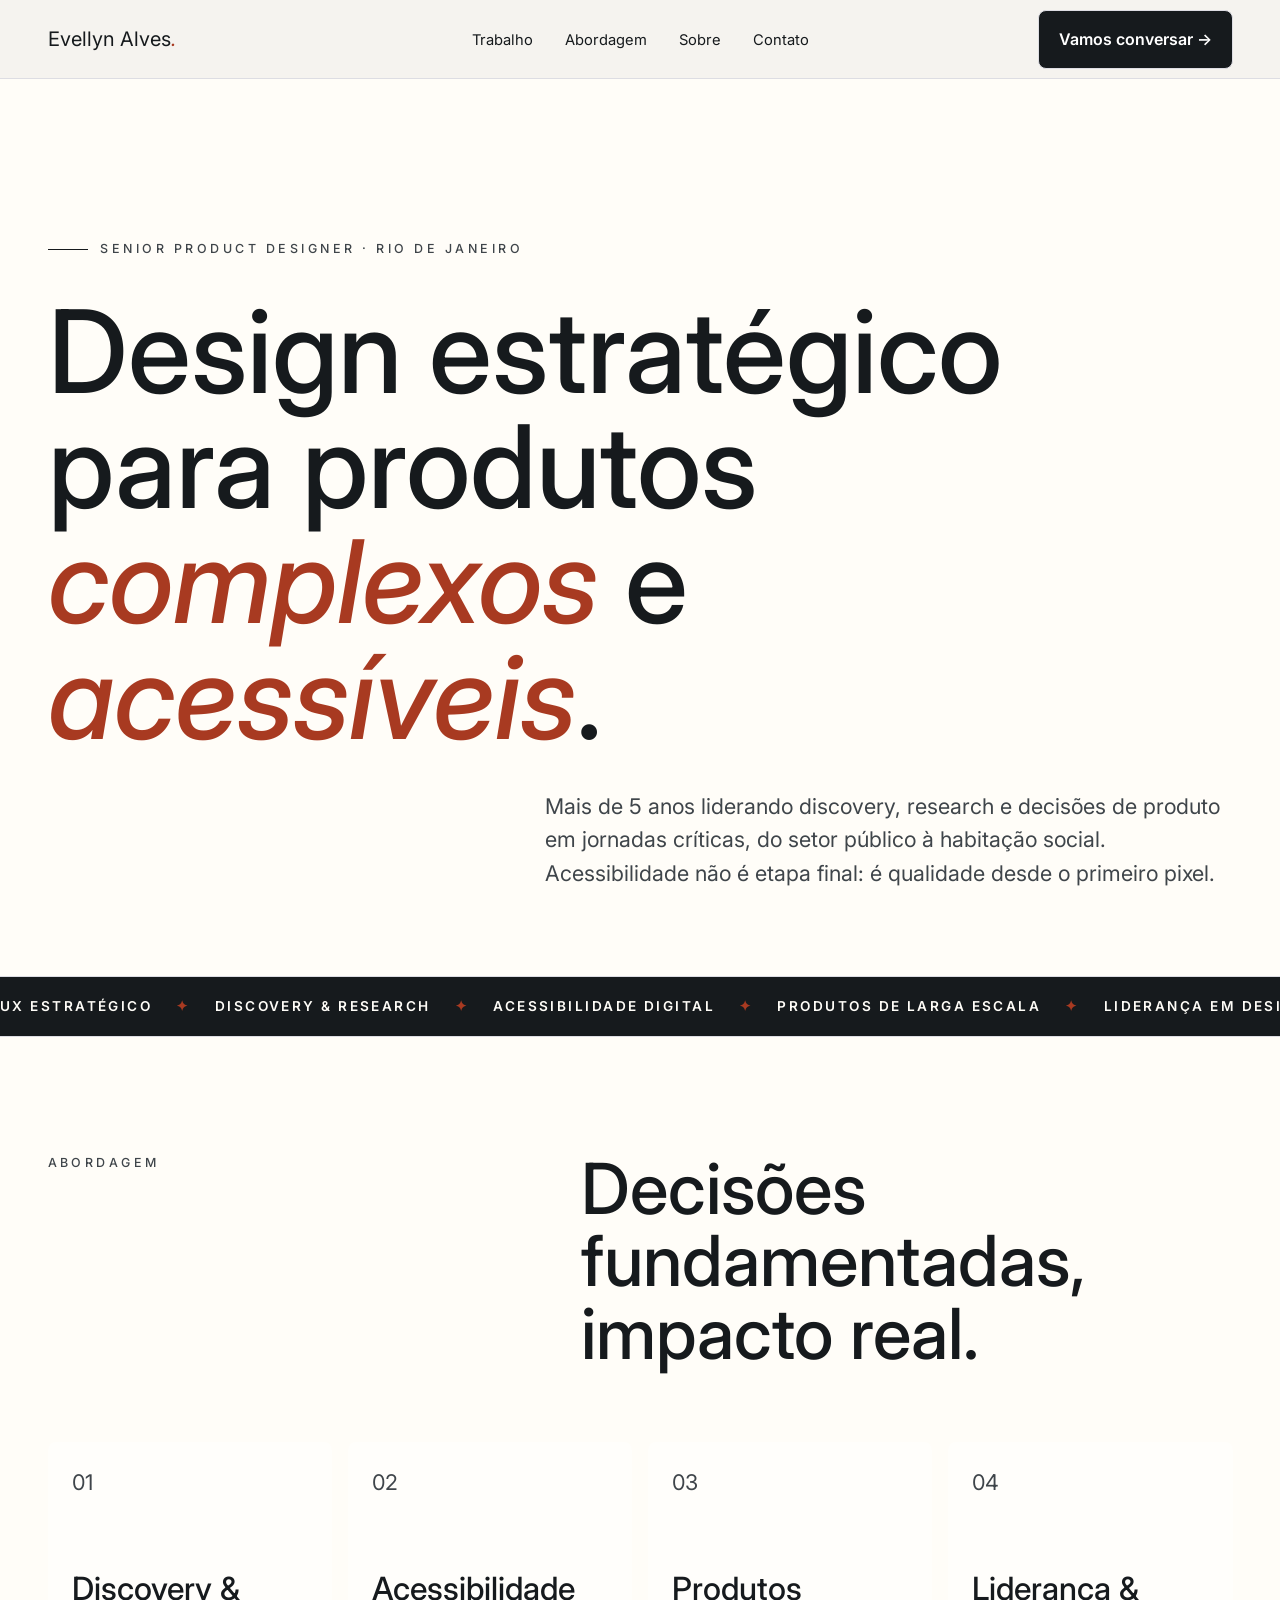
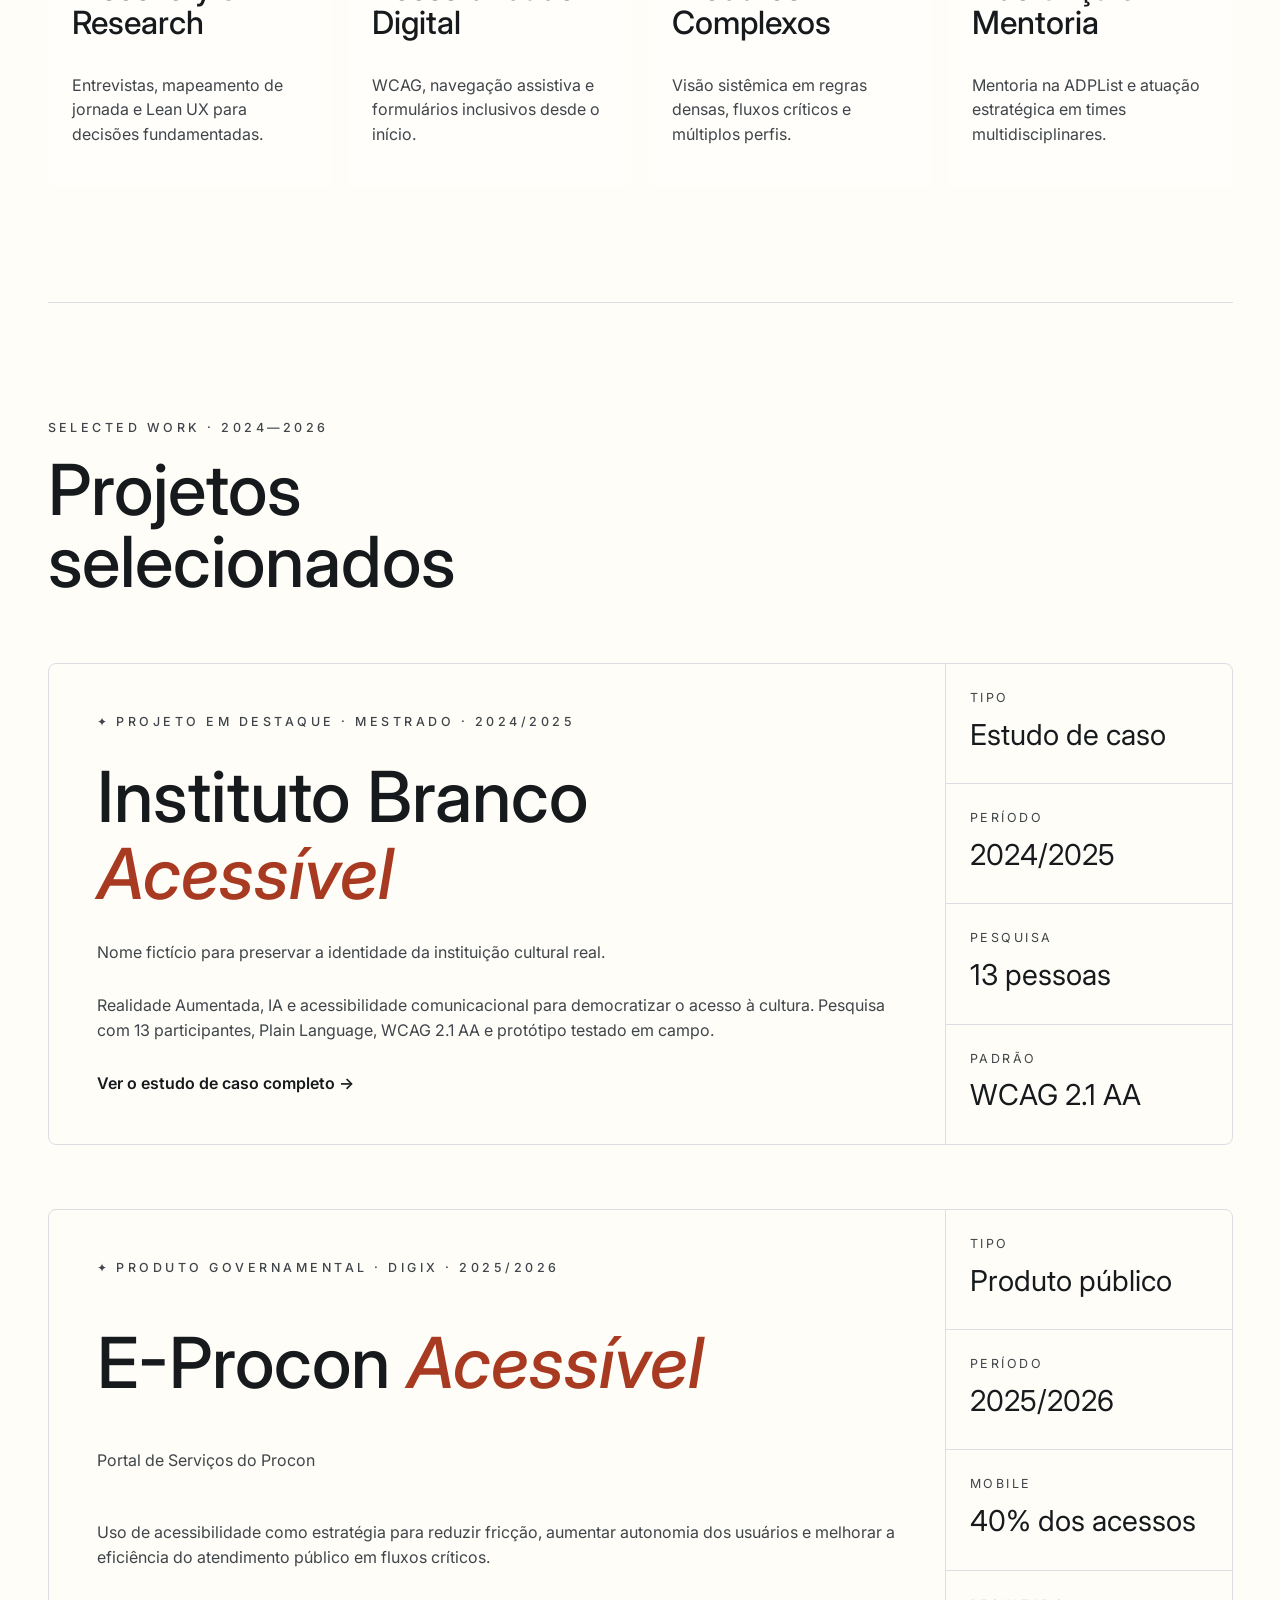
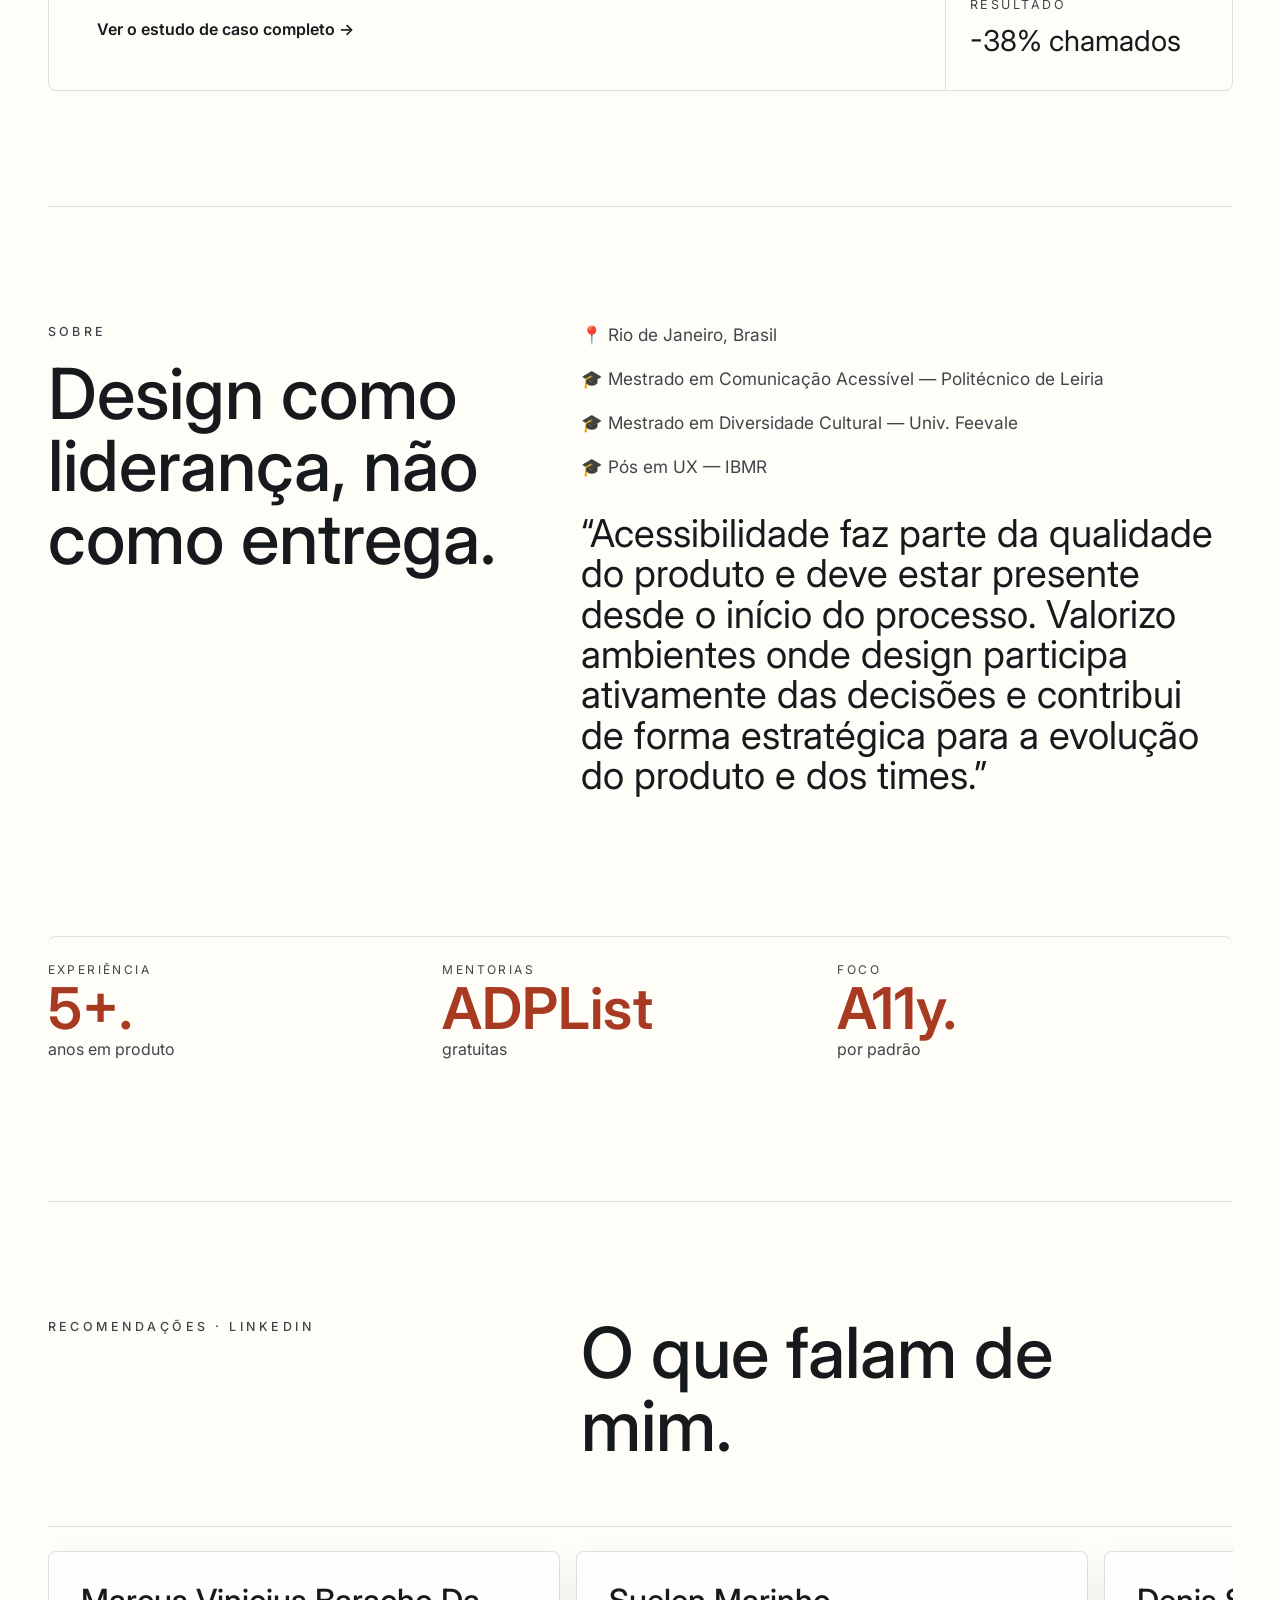
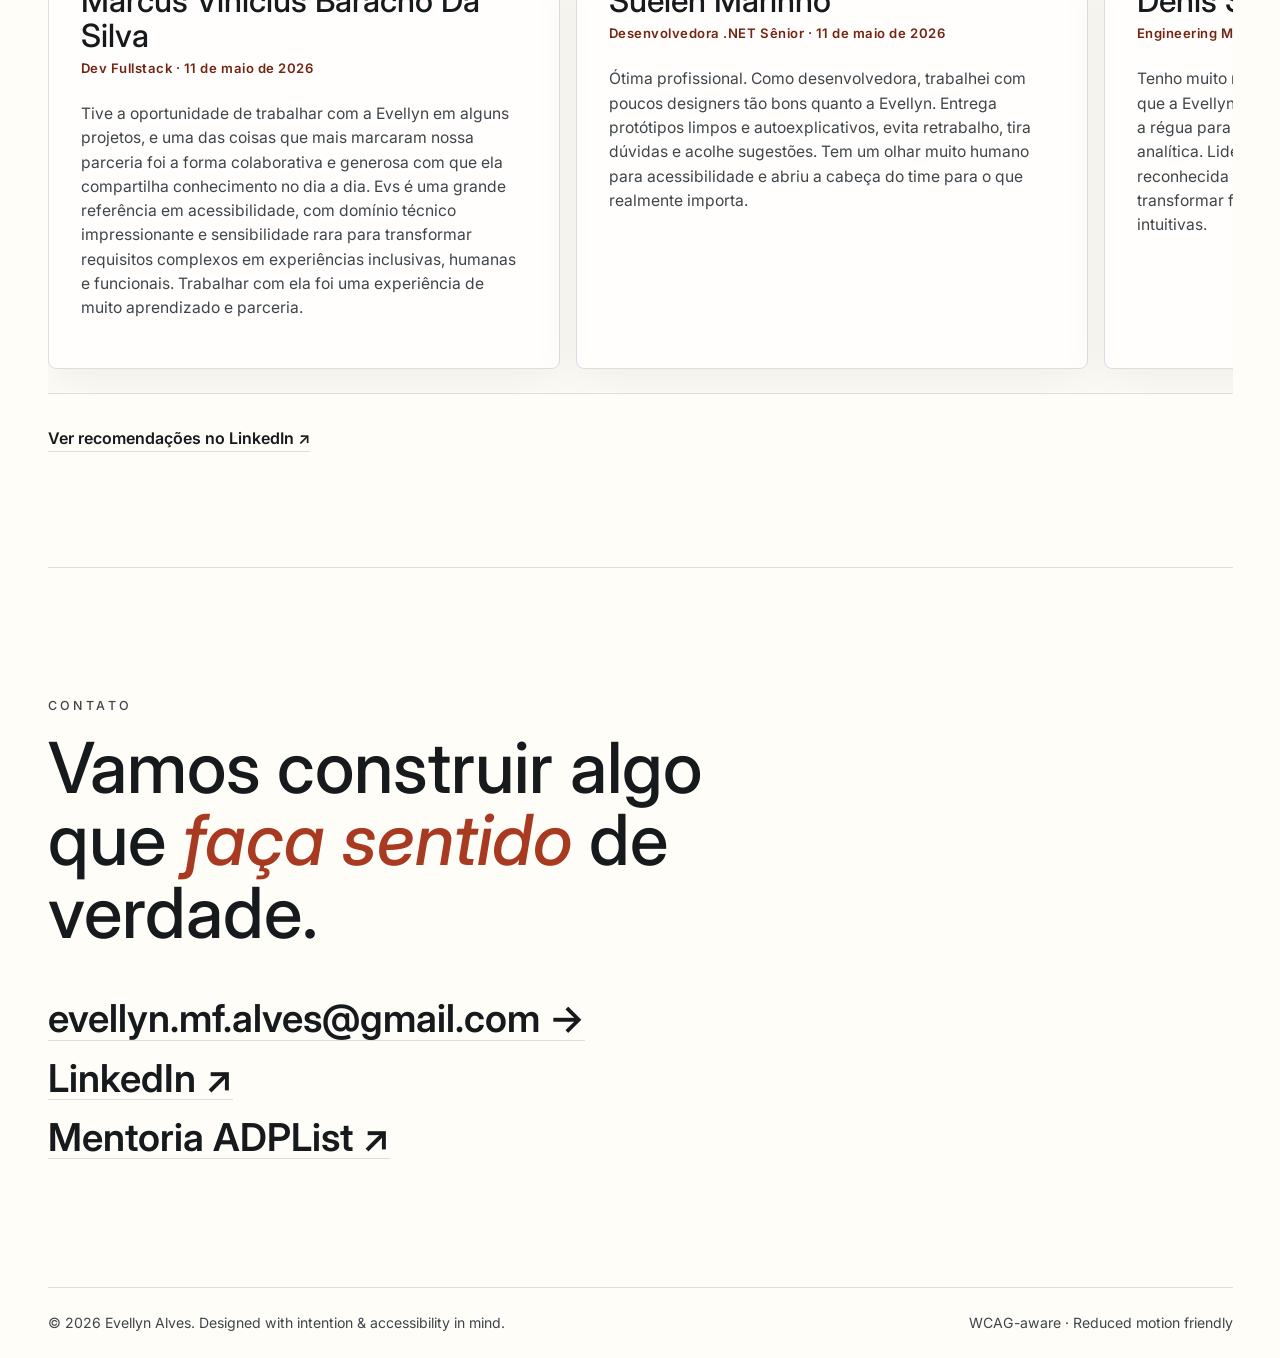
==== index.html @ 85bf13d1 "portifolio V0 portifolio V0" ====
<!doctype html>
<html lang="pt-BR">
  <head>
    <meta charset="utf-8">
    <meta name="viewport" content="width=device-width, initial-scale=1">
    <meta
      name="description"
      content="Portfólio de Evellyn Alves, Senior Product Designer especializada em produtos complexos, pesquisa e acessibilidade digital."
    >
    <title>Evellyn Alves — Senior Product Designer</title>
    <link rel="preconnect" href="https://fonts.googleapis.com">
    <link rel="preconnect" href="https://fonts.gstatic.com" crossorigin>
    <link
      href="https://fonts.googleapis.com/css2?family=Inter:wght@400;500;600;700;800&display=swap"
      rel="stylesheet"
    >
    <link rel="stylesheet" href="styles.css">
  </head>
  <body>
    <a class="skip-link" href="#main">Pular para o conteúdo principal</a>

    <header class="site-header">
      <nav class="nav" aria-label="Navegação principal">
        <a class="brand" href="#inicio" aria-label="Evellyn Alves, página inicial">Evellyn Alves<span>.</span></a>

        <ul class="nav-list">
          <li><a href="#work">Trabalho</a></li>
          <li><a href="#approach">Abordagem</a></li>
          <li><a href="#about">Sobre</a></li>
          <li><a href="#contact">Contato</a></li>
        </ul>

        <a class="nav-cta" href="mailto:evellyn.mf.alves@gmail.com">Vamos conversar <span aria-hidden="true">→</span></a>
      </nav>
    </header>

    <main id="main">
      <section class="hero" id="inicio" aria-labelledby="hero-title">
        <p class="kicker"><span aria-hidden="true"></span>Senior Product Designer · Rio de Janeiro</p>
        <h1 id="hero-title">
          Design estratégico para produtos <em>complexos</em> e <em>acessíveis</em>.
        </h1>
        <p class="hero-copy">
          Mais de 5 anos liderando discovery, research e decisões de produto em jornadas
          críticas, do setor público à habitação social. Acessibilidade não é etapa final:
          é qualidade desde o primeiro pixel.
        </p>
      </section>

      <section class="marquee" aria-label="Áreas de atuação">
        <div class="marquee-track" aria-hidden="true">
          <span>UX Estratégico</span><b>✦</b>
          <span>Discovery & Research</span><b>✦</b>
          <span>Acessibilidade Digital</span><b>✦</b>
          <span>Produtos de Larga Escala</span><b>✦</b>
          <span>Liderança em Design</span><b>✦</b>
          <span>UX Estratégico</span><b>✦</b>
          <span>Discovery & Research</span><b>✦</b>
          <span>Acessibilidade Digital</span><b>✦</b>
        </div>
      </section>

      <section class="section approach" id="approach" aria-labelledby="approach-title">
        <div class="section-heading">
          <p class="eyebrow">Abordagem</p>
          <h2 id="approach-title">Decisões fundamentadas, impacto real.</h2>
        </div>

        <ol class="approach-list">
          <li>
            <span>01</span>
            <h3>Discovery & Research</h3>
            <p>Entrevistas, mapeamento de jornada e Lean UX para decisões fundamentadas.</p>
          </li>
          <li>
            <span>02</span>
            <h3>Acessibilidade Digital</h3>
            <p>WCAG, navegação assistiva e formulários inclusivos desde o início.</p>
          </li>
          <li>
            <span>03</span>
            <h3>Produtos Complexos</h3>
            <p>Visão sistêmica em regras densas, fluxos críticos e múltiplos perfis.</p>
          </li>
          <li>
            <span>04</span>
            <h3>Liderança & Mentoria</h3>
            <p>Mentoria na ADPList e atuação estratégica em times multidisciplinares.</p>
          </li>
        </ol>
      </section>

      <section class="section work" id="work" aria-labelledby="work-title">
        <div class="section-heading work-heading">
          <div>
            <p class="eyebrow">Selected Work · 2024—2026</p>
            <h2 id="work-title">Projetos selecionados</h2>
          </div>
        </div>

        <a class="case-feature" href="projetos/instituto-branco/" aria-label="Abrir estudo de caso: Instituto Branco Acessível">
          <article>
            <div>
              <p class="eyebrow">✦ Projeto em destaque · Mestrado · 2024/2025</p>
              <h3>Instituto Branco <em>Acessível</em></h3>
              <p>Nome fictício para preservar a identidade da instituição cultural real.</p>
              <p>
                Realidade Aumentada, IA e acessibilidade comunicacional para democratizar
                o acesso à cultura. Pesquisa com 13 participantes, Plain Language,
                WCAG 2.1 AA e protótipo testado em campo.
              </p>
              <strong>Ver o estudo de caso completo <span aria-hidden="true">→</span></strong>
            </div>

            <dl class="case-facts">
              <div><dt>Tipo</dt><dd>Estudo de caso</dd></div>
              <div><dt>Período</dt><dd>2024/2025</dd></div>
              <div><dt>Pesquisa</dt><dd>13 pessoas</dd></div>
              <div><dt>Padrão</dt><dd>WCAG 2.1 AA</dd></div>
            </dl>
          </article>
        </a>

        <a class="case-feature case-feature-secondary" href="projetos/e-procon/" aria-label="Abrir estudo de caso: E-Procon">
          <article>
            <div>
              <p class="eyebrow">✦ Produto governamental · Digix · 2025/2026</p>
              <h3>E-Procon <em>Acessível</em></h3>
              <p>Portal de Serviços do Procon</p>
              <p>
                Uso de acessibilidade como estratégia para reduzir fricção, aumentar autonomia
                dos usuários e melhorar a eficiência do atendimento público em fluxos críticos.
              </p>
              <strong>Ver o estudo de caso completo <span aria-hidden="true">→</span></strong>
            </div>

            <dl class="case-facts">
              <div><dt>Tipo</dt><dd>Produto público</dd></div>
              <div><dt>Período</dt><dd>2025/2026</dd></div>
              <div><dt>Mobile</dt><dd>40% dos acessos</dd></div>
              <div><dt>Resultado</dt><dd>-38% chamados</dd></div>
            </dl>
          </article>
        </a>
      </section>

      <section class="section about" id="about" aria-labelledby="about-title">
        <div>
          <p class="eyebrow">Sobre</p>
          <h2 id="about-title">Design como liderança, não como entrega.</h2>
        </div>
        <div class="about-content">
          <p>📍 Rio de Janeiro, Brasil</p>
          <p>🎓 Mestrado em Comunicação Acessível — Politécnico de Leiria</p>
          <p>🎓 Mestrado em Diversidade Cultural — Univ. Feevale</p>
          <p>🎓 Pós em UX — IBMR</p>
          <blockquote>
            “Acessibilidade faz parte da qualidade do produto e deve estar presente desde
            o início do processo. Valorizo ambientes onde design participa ativamente das
            decisões e contribui de forma estratégica para a evolução do produto e dos times.”
          </blockquote>
        </div>

        <dl class="stats">
          <div><dt>Experiência</dt><dd>5+.</dd><p>anos em produto</p></div>
          <div><dt>Mentorias</dt><dd>ADPList</dd><p>gratuitas</p></div>
          <div><dt>Foco</dt><dd>A11y.</dd><p>por padrão</p></div>
        </dl>
      </section>

      <section class="section recommendations" aria-labelledby="recommendations-title">
        <div class="section-heading">
          <p class="eyebrow">Recomendações · LinkedIn</p>
          <h2 id="recommendations-title">O que falam de mim.</h2>
        </div>

        <div class="recommendation-marquee" aria-label="Recomendações recebidas no LinkedIn">
          <div class="recommendation-track">
            <article class="recommendation-card">
              <h3>Marcus Vinicius Baracho Da Silva</h3>
              <p class="role">Dev Fullstack · 11 de maio de 2026</p>
              <p>
                Tive a oportunidade de trabalhar com a Evellyn em alguns projetos, e uma das coisas que mais marcaram nossa parceria foi a forma colaborativa e generosa com que ela compartilha conhecimento no dia a dia. Evs é uma grande referência em acessibilidade, com domínio técnico impressionante e sensibilidade rara para transformar requisitos complexos em experiências inclusivas, humanas e funcionais. Trabalhar com ela foi uma experiência de muito aprendizado e parceria.
              </p>
            </article>

            <article class="recommendation-card">
              <h3>Suelen Marinho</h3>
              <p class="role">Desenvolvedora .NET Sênior · 11 de maio de 2026</p>
              <p>
                Ótima profissional. Como desenvolvedora, trabalhei com poucos designers tão bons quanto a Evellyn. Entrega protótipos limpos e autoexplicativos, evita retrabalho, tira dúvidas e acolhe sugestões. Tem um olhar muito humano para acessibilidade e abriu a cabeça do time para o que realmente importa.
              </p>
            </article>

            <article class="recommendation-card">
              <h3>Denis Salazar Gross de Souza</h3>
              <p class="role">Engineering Manager · 11 de maio de 2026</p>
              <p>
                Tenho muito respeito e admiração pela pessoa e profissional que a Evellyn é. A Eve é acima da média, naturalmente puxa a régua para cima, é orientada a resultados, organizada e analítica. Liderou uma iniciativa de acessibilidade reconhecida internamente e por clientes, além de transformar fluxos legados em experiências modernas e intuitivas.
              </p>
            </article>

            <article class="recommendation-card">
              <h3>Nivaldo Silveira</h3>
              <p class="role">Product Manager · 7 de maio de 2026</p>
              <p>
                Trabalhei com ela no Cheff Escolar e em projetos de atendimento e portal de serviços. A Evellyn é extremamente talentosa, inteligente e preparada. Tem atuação fortíssima em acessibilidade e uma capacidade rara de transformar problemas complexos em soluções simples, humanas e úteis. É uma das melhores PDs com quem já trabalhei.
              </p>
            </article>

            <article class="recommendation-card">
              <h3>Bárbara de Oliveira</h3>
              <p class="role">Senior Product Designer · 7 de maio de 2026</p>
              <p>
                Sempre admirei sua forte atuação como Designer Sênior, principalmente em usabilidade, discovery, pesquisa e acessibilidade. Ela esteve à frente de iniciativas estratégicas e foi referência dentro da empresa em acessibilidade, conduzindo discussões, hipóteses, descobertas e soluções consistentes.
              </p>
            </article>

            <article class="recommendation-card">
              <h3>Jamal Charanek</h3>
              <p class="role">Designer de Produto na Digix · 7 de maio de 2026</p>
              <p>
                Evellyn tem aptidão nata para liderar projetos, assumir responsabilidades e promover trocas de conhecimento estruturadas e colaborativas. Além de excelente designer, tem expertise admirável em acessibilidade como fator estratégico em produtos digitais. É solícita, gentil e contribui para um ambiente saudável.
              </p>
            </article>

            <article class="recommendation-card">
              <h3>Anna Barros</h3>
              <p class="role">Product Designer @ Itaú · 6 de agosto de 2024</p>
              <p>
                Trabalhar com a Evellyn foi uma experiência enriquecedora. Ela alia criatividade e atenção aos detalhes com profundo entendimento do negócio e das necessidades dos usuários, transformando requisitos complexos em soluções intuitivas e funcionais. Seu conhecimento de acessibilidade e linguagem simples fazem dela um grande ativo para qualquer equipe.
              </p>
            </article>

            <article class="recommendation-card">
              <h3>Fernando Pinhel</h3>
              <p class="role">Product Designer · UX/UI Designer · 29 de novembro de 2023</p>
              <p>
                Uma pessoa de fácil acesso e comunicação, aprende rápido e desempenha seu papel de forma brilhante, contribuindo com insights e propostas interessantes. Sempre requisitada pelos times em que atua, contribui de todas as formas com todos. Ótima pessoa para atuar junto em qualquer tipo de projeto.
              </p>
            </article>

            <article class="recommendation-card">
              <h3>Yago Torres</h3>
              <p class="role">Product Designer · 15 de maio de 2023</p>
              <p>
                Evellyn é uma ótima product designer, sempre pensando na solução do problema e no usuário nos projetos em que trabalhamos juntos. Trazia questionamentos que agregavam bastante ao tema discutido e sempre se manteve atualizada sobre processos em experiência do usuário. Aprendi muito com ela.
              </p>
            </article>

            <article class="recommendation-card">
              <h3>Júlia Xixa</h3>
              <p class="role">Senior Product Manager · 17 de fevereiro de 2023</p>
              <p>
                Fui parceira da Eve em dois produtos e posso dizer que foi uma das melhores designers com que já trabalhei. Ela se destaca pela sagacidade e rapidez em compreender contextos, sempre focada em construir fluxos e documentações que facilitem o dia a dia do time, com protótipos voltados à melhor experiência do usuário e preocupação genuína com inclusão e acessibilidade.
              </p>
            </article>
          </div>
        </div>

        <a class="recommendation-link" href="https://www.linkedin.com/in/evellyn-alves-40923673/details/recommendations/?detailScreenTabIndex=0" target="_blank" rel="noreferrer">
          Ver recomendações no LinkedIn <span aria-hidden="true">↗</span>
        </a>
      </section>

      <section class="contact" id="contact" aria-labelledby="contact-title">
        <p class="eyebrow">Contato</p>
        <h2 id="contact-title">Vamos construir algo que <em>faça sentido</em> de verdade.</h2>
        <address>
          <a href="mailto:evellyn.mf.alves@gmail.com">evellyn.mf.alves@gmail.com <span aria-hidden="true">→</span></a>
          <a href="https://www.linkedin.com/in/evellyn-alves-40923673" target="_blank" rel="noreferrer">LinkedIn <span aria-hidden="true">↗</span></a>
          <a href="https://adplist.org/mentors/evellyn-alves" target="_blank" rel="noreferrer">Mentoria ADPList <span aria-hidden="true">↗</span></a>
        </address>
      </section>
    </main>

    <footer class="site-footer">
      <p>&copy; 2026 Evellyn Alves. Designed with intention & accessibility in mind.</p>
      <p>WCAG-aware · Reduced motion friendly</p>
    </footer>
  </body>
</html>
---- styles.css ----
:root {
  --paper: #fffdf8;
  --ink: #161a1d;
  --muted: #3f454a;
  --faint: #dddde3;
  --soft: #f2efe8;
  --accent: #a83a21;
  --accent-dark: #732412;
  --white: #ffffff;
  --radius: 8px;
  --serif: "Inter", Arial, sans-serif;
  --sans: "Inter", Arial, sans-serif;
}

* {
  box-sizing: border-box;
}

html {
  scroll-behavior: smooth;
}

body {
  margin: 0;
  background: var(--paper);
  color: var(--ink);
  font-family: var(--sans);
  line-height: 1.55;
}

a {
  color: inherit;
}

a:focus-visible {
  outline: 3px solid var(--accent);
  outline-offset: 5px;
}

.skip-link {
  position: absolute;
  left: 1rem;
  top: 1rem;
  z-index: 30;
  transform: translateY(-160%);
  background: var(--ink);
  color: var(--white);
  font-weight: 700;
  padding: 0.75rem 1rem;
}

.skip-link:focus {
  transform: translateY(0);
}

.site-header {
  position: sticky;
  top: 0;
  z-index: 20;
  border-bottom: 1px solid var(--faint);
  background: rgba(244, 242, 238, 0.9);
  backdrop-filter: blur(18px);
}

.nav,
.hero,
.section,
.contact,
.site-footer {
  width: min(1185px, calc(100% - 5rem));
  margin-inline: auto;
}

.nav {
  display: grid;
  grid-template-columns: 1fr auto 1fr;
  align-items: center;
  gap: 1.5rem;
  min-height: 4.9rem;
}

.brand {
  font-family: var(--serif);
  font-size: 1.25rem;
  text-decoration: none;
}

.brand span,
em {
  color: var(--accent);
  font-style: italic;
}

.nav-list {
  display: flex;
  gap: 2rem;
  margin: 0;
  padding: 0;
  list-style: none;
}

.nav-list a {
  color: var(--ink);
  font-size: 0.92rem;
  text-decoration: none;
}

.nav-list a:hover,
.brand:hover {
  color: var(--accent-dark);
}

.nav-cta,
.outline-button {
  justify-self: end;
  border: 1px solid var(--faint);
  border-radius: var(--radius);
  background: var(--ink);
  color: var(--white);
  font-weight: 600;
  padding: 1rem 1.25rem;
  text-decoration: none;
}

.outline-button {
  background: transparent;
  color: var(--ink);
}

.nav-cta:hover,
.outline-button:hover {
  background: var(--accent);
  border-color: var(--accent);
  color: var(--white);
}

.hero {
  min-height: calc(100svh - 4.9rem);
  padding-block: clamp(7rem, 13vw, 10rem) 4rem;
}

.kicker,
.eyebrow,
.meta {
  color: var(--muted);
  font-size: 0.78rem;
  font-weight: 500;
  letter-spacing: 0.28em;
  text-transform: uppercase;
}

.kicker {
  display: flex;
  align-items: center;
  gap: 0.8rem;
  margin: 0 0 2.2rem;
}

.kicker span {
  display: inline-block;
  width: 2.5rem;
  height: 1px;
  background: var(--ink);
}

h1,
h2,
h3,
p {
  margin-top: 0;
}

h1,
h2,
h3 {
  font-family: var(--serif);
  font-weight: 500;
  letter-spacing: 0;
}

h1 {
  max-width: 14ch;
  margin-bottom: 2.2rem;
  font-size: clamp(3.75rem, 9vw, 7.5rem);
  line-height: 1;
}

h2 {
  max-width: 14ch;
  margin-bottom: 0;
  font-size: clamp(2.75rem, 5.5vw, 5.75rem);
  line-height: 1.03;
}

h3 {
  font-size: clamp(1.75rem, 2.8vw, 2.75rem);
  line-height: 1.08;
}

.hero-copy {
  max-width: 43rem;
  margin-left: auto;
  color: var(--muted);
  font-size: clamp(1.1rem, 1.7vw, 1.35rem);
}

.marquee {
  overflow: hidden;
  border-block: 1px solid var(--faint);
  background: var(--ink);
  color: var(--paper);
}

.marquee-track {
  display: flex;
  width: max-content;
  gap: 1.5rem;
  align-items: center;
  padding-block: 1.2rem;
  font-size: 0.85rem;
  font-weight: 600;
  letter-spacing: 0.18em;
  text-transform: uppercase;
  animation: move 34s linear infinite;
}

.marquee b {
  color: var(--accent);
}

.section {
  border-bottom: 1px solid var(--faint);
  padding-block: clamp(5rem, 9vw, 8rem);
}

.section-heading,
.restricted-heading,
.about {
  display: grid;
  grid-template-columns: minmax(0, 0.7fr) minmax(0, 1fr);
  gap: clamp(2rem, 6vw, 5rem);
}

.eyebrow {
  margin-bottom: 1rem;
}

.approach-list {
  display: grid;
  grid-template-columns: repeat(4, minmax(0, 1fr));
  gap: 1rem;
  margin: 4.5rem 0 0;
  padding: 0;
  list-style: none;
}

.approach-list li {
  min-height: 19rem;
  border-radius: var(--radius);
  background: rgba(255, 255, 255, 0.36);
  padding: 1.5rem;
}

.approach-list span,
.card-top span {
  display: block;
  margin-bottom: 4.5rem;
  color: var(--muted);
  font-family: var(--serif);
  font-size: 1.35rem;
}

.approach-list h3 {
  font-size: 2rem;
}

.approach-list p,
.case-feature p,
.about-content,
.site-footer {
  color: var(--muted);
}

.case-feature {
  display: block;
  margin-top: 4rem;
  border: 1px solid var(--faint);
  border-radius: var(--radius);
  color: inherit;
  text-decoration: none;
  overflow: hidden;
}

.case-feature article {
  display: grid;
  grid-template-columns: minmax(0, 1fr) minmax(17rem, 0.32fr);
  min-height: 30rem;
}

.case-feature article > div:first-child {
  display: flex;
  flex-direction: column;
  justify-content: space-between;
  padding: clamp(1.5rem, 4vw, 3rem);
}

.case-feature h3 {
  max-width: 16ch;
  margin-bottom: 1rem;
  font-size: clamp(2.75rem, 5.5vw, 5.5rem);
}

.case-feature strong,
.contact a {
  color: var(--ink);
  font-weight: 600;
  text-decoration: none;
}

.case-facts {
  display: grid;
  align-content: stretch;
  margin: 0;
  border-left: 1px solid var(--faint);
}

.case-facts div {
  padding: 1.5rem;
  border-bottom: 1px solid var(--faint);
}

.case-facts div:last-child {
  border-bottom: 0;
}

.case-facts dt {
  color: var(--muted);
  font-size: 0.78rem;
  letter-spacing: 0.2em;
  text-transform: uppercase;
}

.case-facts dd {
  margin: 0.35rem 0 0;
  font-family: var(--serif);
  font-size: 1.8rem;
}

.restricted-heading {
  align-items: center;
  margin-top: 5rem;
  border-top: 1px solid var(--faint);
  padding-top: 2rem;
}

.restricted-heading h3 {
  margin: 0;
}

.about {
  align-items: start;
}

.about-content {
  font-size: 1.08rem;
}

blockquote {
  margin: 2rem 0 0;
  color: var(--ink);
  font-family: var(--serif);
  font-size: clamp(1.5rem, 3vw, 2.75rem);
  line-height: 1.05;
}

.stats {
  display: grid;
  grid-column: 1 / -1;
  grid-template-columns: repeat(3, 1fr);
  margin: 4rem 0 0;
  border-top: 1px solid var(--faint);
  border-radius: var(--radius);
}

.stats div {
  padding: 1.5rem 0;
}

.stats dt {
  color: var(--muted);
  font-size: 0.75rem;
  letter-spacing: 0.2em;
  text-transform: uppercase;
}

.stats dd {
  margin: 0;
  color: var(--accent);
  font-family: var(--serif);
  font-size: clamp(2rem, 4.5vw, 4rem);
  font-weight: 600;
  line-height: 1;
}

.stats p {
  margin: 0;
  color: var(--muted);
}

.recommendations {
  border-bottom: 1px solid var(--faint);
}

.recommendation-marquee {
  overflow: hidden;
  margin-top: 4rem;
  border-block: 1px solid var(--faint);
  padding-block: 1.5rem;
}

.recommendation-track {
  display: flex;
  width: max-content;
  gap: 1rem;
  animation: recommendations-roll 90s linear infinite;
}

.recommendation-marquee:hover .recommendation-track,
.recommendation-marquee:focus-within .recommendation-track {
  animation-play-state: paused;
}

.recommendation-card {
  display: flex;
  flex-direction: column;
  justify-content: flex-start;
  width: min(32rem, calc(100vw - 3rem));
  min-height: 25rem;
  border: 1px solid var(--faint);
  border-radius: var(--radius);
  background: rgba(255, 255, 255, 0.48);
  box-shadow: 0 18px 50px rgba(17, 17, 17, 0.06);
  padding: clamp(1.35rem, 3vw, 2rem);
}

.recommendation-card h3 {
  margin: 0;
  font-size: clamp(1.5rem, 2.5vw, 2.25rem);
}

.recommendation-card .role {
  margin: 0.25rem 0 1.5rem;
  color: var(--accent-dark);
  font-size: 0.82rem;
  font-weight: 600;
  letter-spacing: 0.04em;
  text-transform: none;
}

.recommendation-card blockquote {
  max-width: 12ch;
  margin: auto 0 1.5rem;
  color: var(--accent);
  font-size: clamp(1.5rem, 3vw, 2.75rem);
}

.recommendation-card p {
  color: var(--muted);
  font-size: 0.98rem;
  line-height: 1.55;
}

.recommendation-link {
  display: inline-block;
  margin-top: 2rem;
  border-bottom: 1px solid var(--faint);
  font-weight: 600;
  text-decoration: none;
}

.contact {
  padding-block: clamp(5rem, 10vw, 9rem);
}

.contact h2 {
  max-width: 16ch;
  margin-bottom: 3rem;
}

.contact address {
  display: grid;
  gap: 1rem;
  font-style: normal;
}

.contact a {
  width: fit-content;
  border-bottom: 1px solid var(--faint);
  font-family: var(--serif);
  font-size: clamp(1.5rem, 3vw, 3rem);
  line-height: 1.1;
}

.site-footer {
  display: flex;
  justify-content: space-between;
  gap: 1rem;
  border-top: 1px solid var(--faint);
  padding-block: 1.5rem;
  font-size: 0.88rem;
}

.site-footer p {
  margin: 0;
}

.case-nav {
  grid-template-columns: 1fr auto;
}

.back-link {
  justify-self: end;
  font-weight: 600;
  text-decoration: none;
}

.case-page {
  background: var(--paper);
}

.case-hero,
.case-section,
.case-strip,
.case-quote,
.case-contact {
  width: min(1185px, calc(100% - 5rem));
  margin-inline: auto;
}

.case-hero {
  min-height: auto;
  padding-block: clamp(4rem, 8vw, 6rem) 3rem;
}

.case-hero h1 {
  max-width: 16ch;
  font-size: clamp(2.4rem, 5.5vw, 4.8rem);
  line-height: 1;
}

.case-note,
.case-intro {
  max-width: 48rem;
  color: var(--muted);
  font-size: clamp(1.05rem, 1.5vw, 1.28rem);
}

.case-note {
  margin-top: 2rem;
  font-style: italic;
}

.case-intro {
  margin-top: 1.5rem;
}

.case-meta {
  display: grid;
  grid-template-columns: repeat(4, minmax(0, 1fr));
  gap: 1rem;
  margin: 4rem 0 0;
}

.case-meta div {
  border-radius: var(--radius);
  background: rgba(255, 255, 255, 0.36);
  padding: 1.1rem;
}

.case-meta dt,
.result-grid dt {
  color: var(--muted);
  font-size: 0.72rem;
  letter-spacing: 0.2em;
  text-transform: uppercase;
}

.case-meta dd {
  margin: 0.45rem 0 0;
  font-family: var(--serif);
  font-size: 1.2rem;
  font-weight: 600;
  line-height: 1.1;
}

.tag-cloud {
  display: flex;
  flex-wrap: wrap;
  gap: 0.55rem;
  margin: 2rem 0 0;
  padding: 0;
  list-style: none;
}

.tag-cloud li {
  border-radius: var(--radius);
  background: var(--soft);
  color: var(--muted);
  padding: 0.5rem 0.75rem;
}

.case-strip {
  display: grid;
  grid-template-columns: repeat(2, minmax(0, 1fr));
  gap: 1rem;
}

.case-strip article {
  border-radius: var(--radius);
  background: rgba(255, 255, 255, 0.36);
  padding: clamp(1.5rem, 4vw, 3rem);
}

.case-strip article + article {
  border-left: 0;
}

.case-strip h2 {
  max-width: 16ch;
  font-size: clamp(1.5rem, 3vw, 2.75rem);
}

.case-section {
  display: grid;
  grid-template-columns: minmax(0, 0.62fr) minmax(0, 1fr);
  gap: clamp(2rem, 6vw, 5rem);
  padding-block: clamp(4rem, 7vw, 6rem);
}

.case-section + .case-section {
  border-top: 1px solid var(--faint);
}

.case-section h2 {
  max-width: 16ch;
  font-size: clamp(1.75rem, 3.5vw, 3.5rem);
  line-height: 1.05;
}

.case-copy {
  color: var(--muted);
  font-size: 1.05rem;
}

.case-copy h3 {
  margin: 2rem 0 0.5rem;
  color: var(--ink);
  font-size: 2rem;
}

.case-copy ul {
  padding-left: 1.2rem;
}

.case-pill-list {
  display: flex;
  flex-wrap: wrap;
  gap: 0.65rem;
  margin: 2rem 0 0;
  padding: 0;
  list-style: none;
}

.case-pill-list li {
  border-radius: var(--radius);
  background: var(--soft);
  color: var(--muted);
  padding: 0.65rem 0.8rem;
}

.before-after {
  display: grid;
  grid-template-columns: repeat(2, minmax(0, 1fr));
  gap: 1rem;
}

.before-after article {
  border-radius: var(--radius);
  background: rgba(255, 255, 255, 0.36);
  padding: clamp(1.25rem, 3vw, 2rem);
}

.before-after h3 {
  margin-bottom: 0.85rem;
}

.video-card {
  margin: 0;
}

.video-card iframe {
  width: 100%;
  aspect-ratio: 16 / 9;
  border: 0;
  border-radius: var(--radius) var(--radius) 0 0;
  background: var(--soft);
}

.video-card figcaption {
  display: flex;
  justify-content: space-between;
  gap: 1rem;
  border: 0;
  border-radius: 0 0 var(--radius) var(--radius);
  padding: 1rem;
}

.numbered-list,
.method-grid {
  display: grid;
  gap: 1rem;
  margin: 2rem 0 0;
  padding: 0;
  list-style: none;
}

.numbered-list {
  counter-reset: item;
}

.numbered-list li,
.method-grid li {
  border-top: 0;
  border-radius: var(--radius);
  background: rgba(255, 255, 255, 0.34);
  padding-inline: 1rem;
  padding-top: 1rem;
  padding-bottom: 1rem;
}

.numbered-list li {
  counter-increment: item;
}

.numbered-list li::before {
  content: counter(item, decimal-leading-zero);
  display: block;
  margin-bottom: 1rem;
  color: var(--accent);
  font-family: var(--serif);
  font-size: 1.6rem;
}

.method-grid {
  grid-template-columns: repeat(2, minmax(0, 1fr));
}

.case-quote {
  padding-block: clamp(3rem, 8vw, 6rem);
}

.case-quote blockquote {
  max-width: 14ch;
}

.result-grid {
  display: grid;
  grid-template-columns: repeat(2, minmax(0, 1fr));
  gap: 1rem;
  margin: 0;
}

.result-grid div {
  border-radius: var(--radius);
  background: rgba(255, 255, 255, 0.36);
  padding: 1.5rem;
}

.result-grid dd {
  margin: 0.5rem 0;
  color: var(--accent);
  font-family: var(--serif);
  font-size: clamp(2rem, 4.2vw, 4rem);
  font-weight: 600;
  line-height: 1;
}

.result-grid p {
  margin: 0;
  color: var(--muted);
}

.learning-list {
  display: grid;
  gap: 1rem;
  margin: 0;
  padding: 0;
  list-style: none;
  font-family: var(--serif);
  font-size: clamp(1.5rem, 3vw, 2.75rem);
  line-height: 1.05;
}

.learning-list li {
  border-bottom: 0;
  border-radius: var(--radius);
  background: rgba(255, 255, 255, 0.34);
  padding: 1rem;
  padding-bottom: 1rem;
}

.case-contact {
  padding-block: clamp(5rem, 10vw, 8rem);
}

.case-contact h2 {
  margin-bottom: 2rem;
}

.case-contact a {
  display: block;
  width: fit-content;
  margin-top: 1rem;
  border-bottom: 1px solid var(--faint);
  font-family: var(--serif);
  font-size: clamp(1.5rem, 3vw, 3rem);
  text-decoration: none;
}

@keyframes move {
  to {
    transform: translateX(-50%);
  }
}

@keyframes recommendations-roll {
  to {
    transform: translateX(calc(-50% - 5rem));
  }
}

@media (max-width: 900px) {
  .nav,
  .hero,
  .section,
  .contact,
  .site-footer,
  .case-hero,
  .case-section,
  .case-strip,
  .case-quote,
  .case-contact {
    width: min(100% - 2rem, 1185px);
  }

  .nav {
    grid-template-columns: 1fr;
    padding-block: 1rem;
  }

  .nav-list {
    gap: 1rem;
    flex-wrap: wrap;
  }

  .nav-cta {
    justify-self: start;
  }

  .hero {
    min-height: auto;
  }

  h1 {
    max-width: 10ch;
  }

  .hero-copy {
    margin-left: 0;
  }

  .section-heading,
  .restricted-heading,
  .about,
  .case-feature article,
  .stats,
  .case-meta,
  .case-strip,
  .case-section,
  .method-grid,
  .result-grid,
  .before-after {
    grid-template-columns: 1fr;
  }

  .case-strip article + article {
    border-left: 0;
    border-top: 0;
  }

  .approach-list {
    grid-template-columns: repeat(2, minmax(0, 1fr));
  }

  .case-facts {
    border-top: 1px solid var(--faint);
    border-left: 0;
  }
}

@media (max-width: 560px) {
  .nav-list {
    display: none;
  }

  .nav-cta,
  .outline-button {
    width: 100%;
    text-align: center;
  }

  h1 {
    font-size: clamp(3rem, 16vw, 4.8rem);
  }

  .approach-list {
    grid-template-columns: 1fr;
  }

  .approach-list span {
    margin-bottom: 2rem;
  }

  .restricted-heading {
    align-items: stretch;
  }

  .site-footer {
    flex-direction: column;
  }
}

@media (prefers-reduced-motion: reduce) {
  *,
  *::before,
  *::after {
    scroll-behavior: auto !important;
    animation-duration: 0.01ms !important;
    animation-iteration-count: 1 !important;
    transition-duration: 0.01ms !important;
  }

  .recommendation-track {
    width: auto;
    flex-wrap: wrap;
    animation: none !important;
  }

  .recommendation-card[aria-hidden="true"] {
    display: none;
  }
}
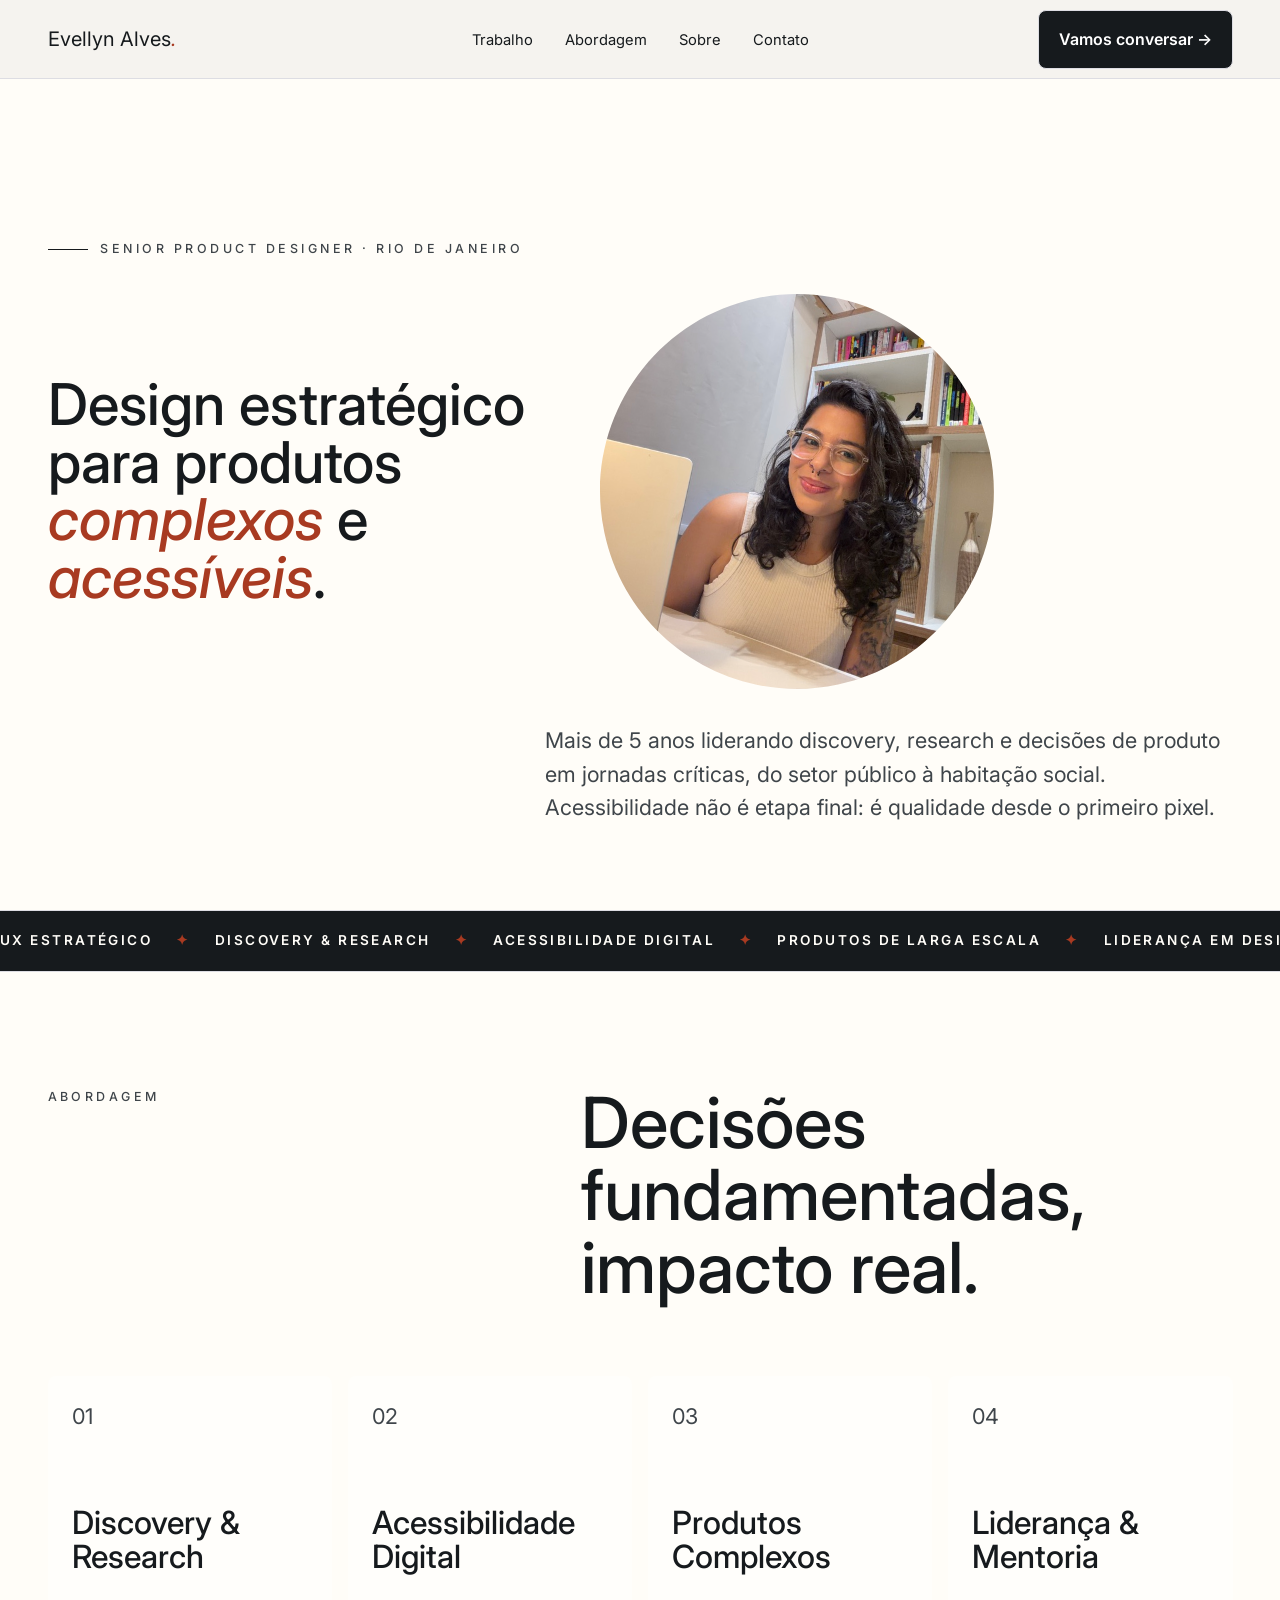
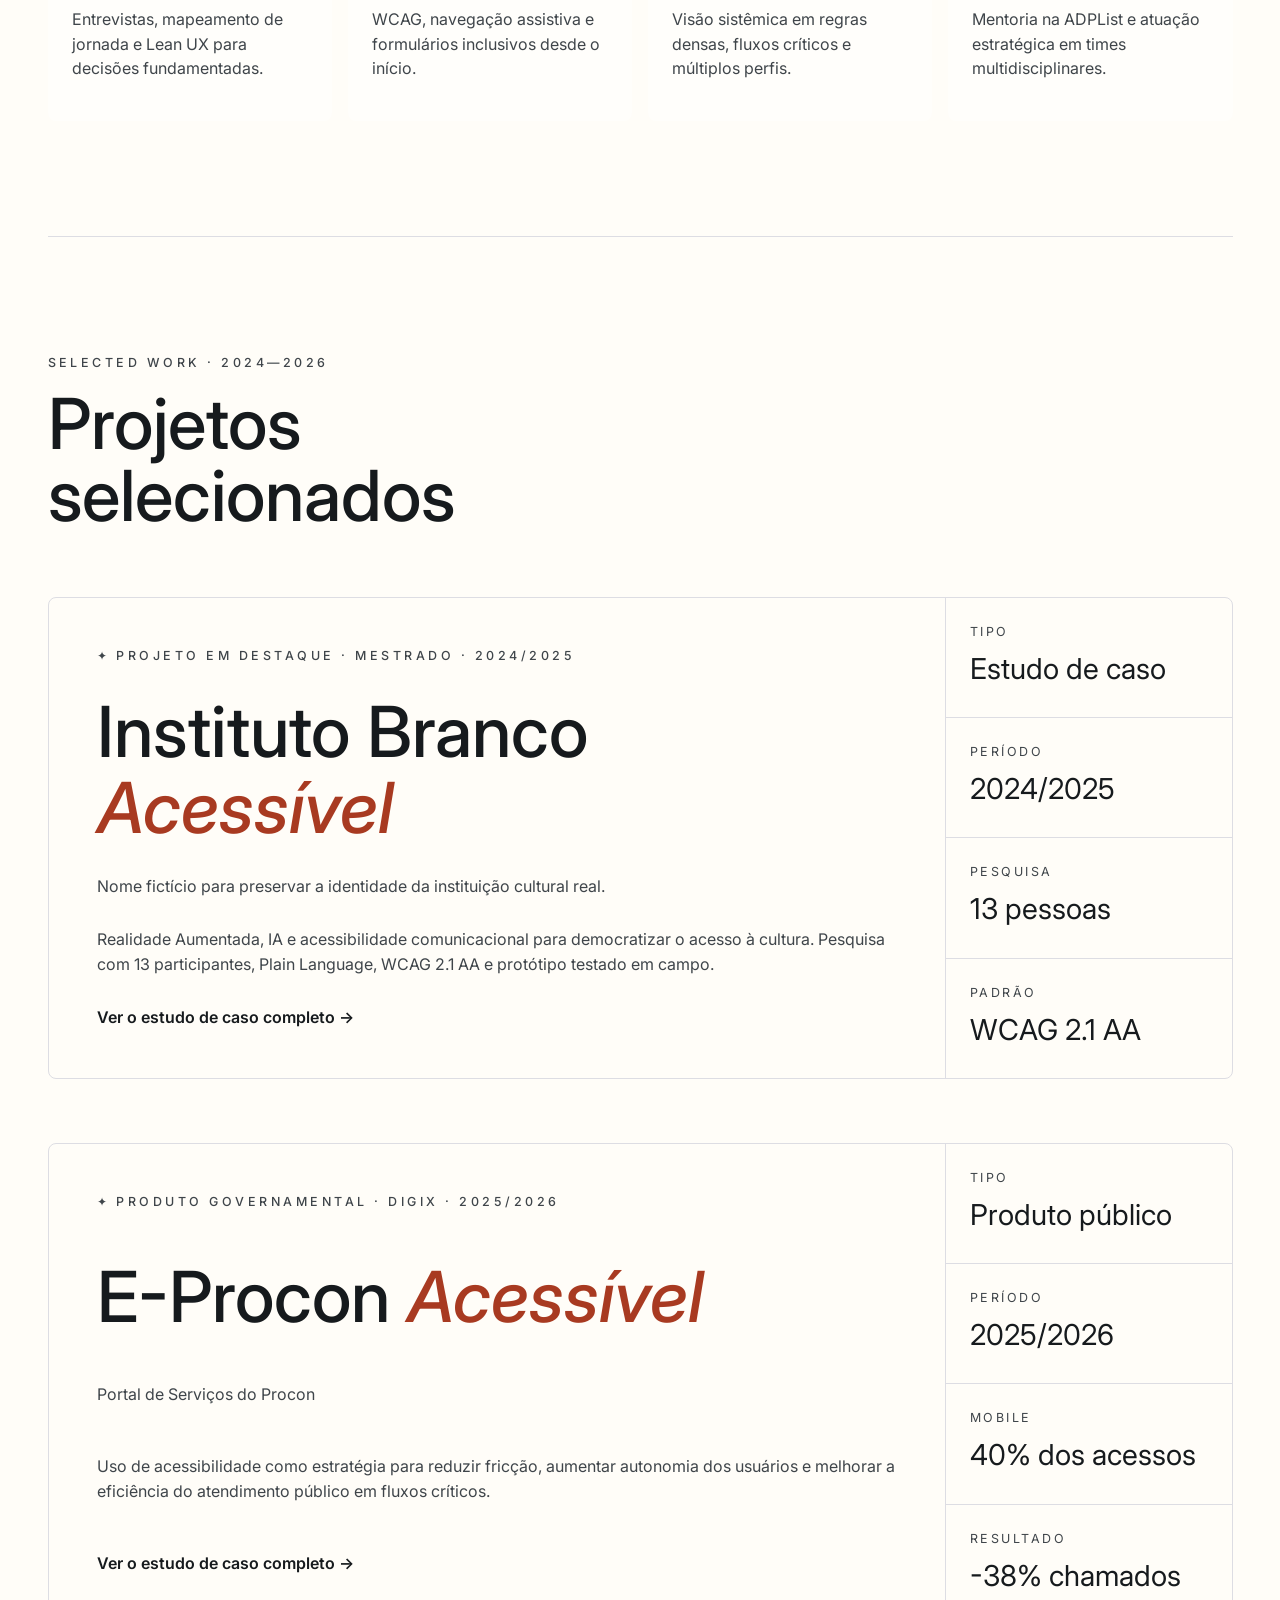
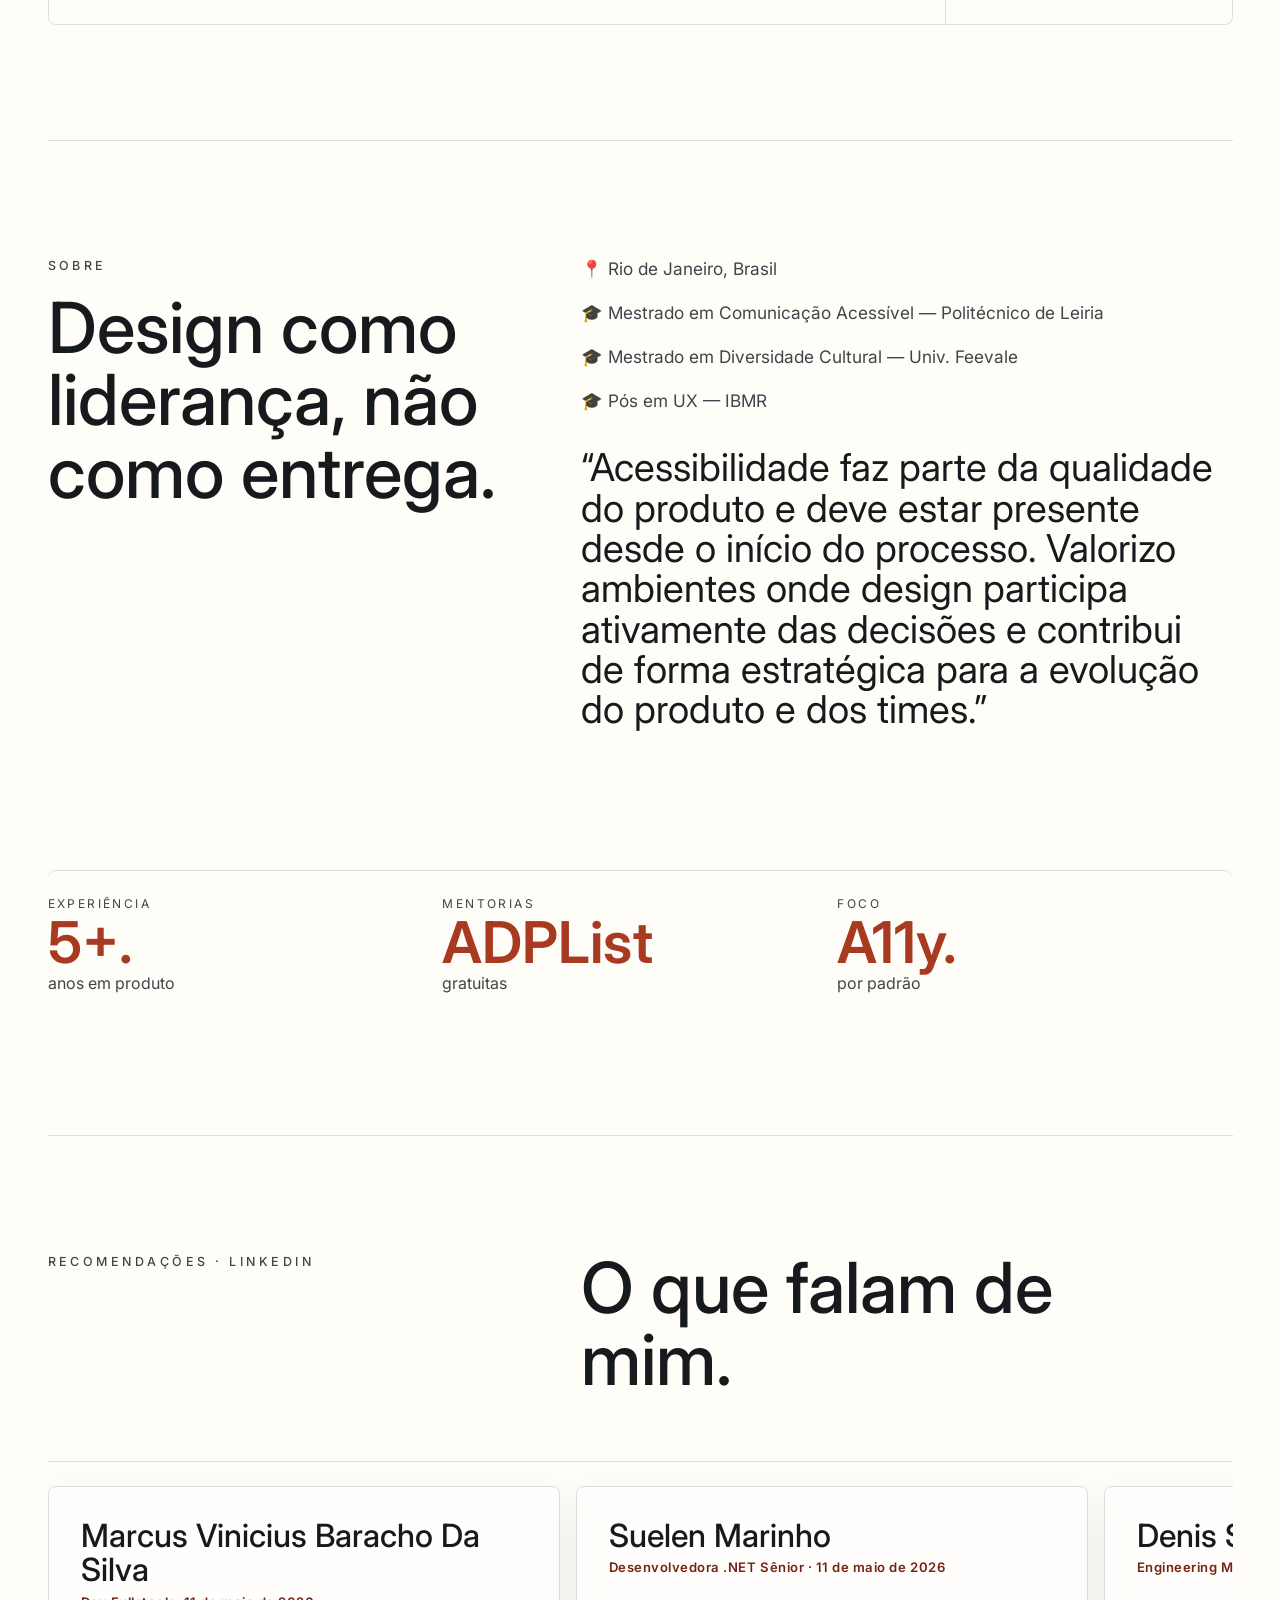
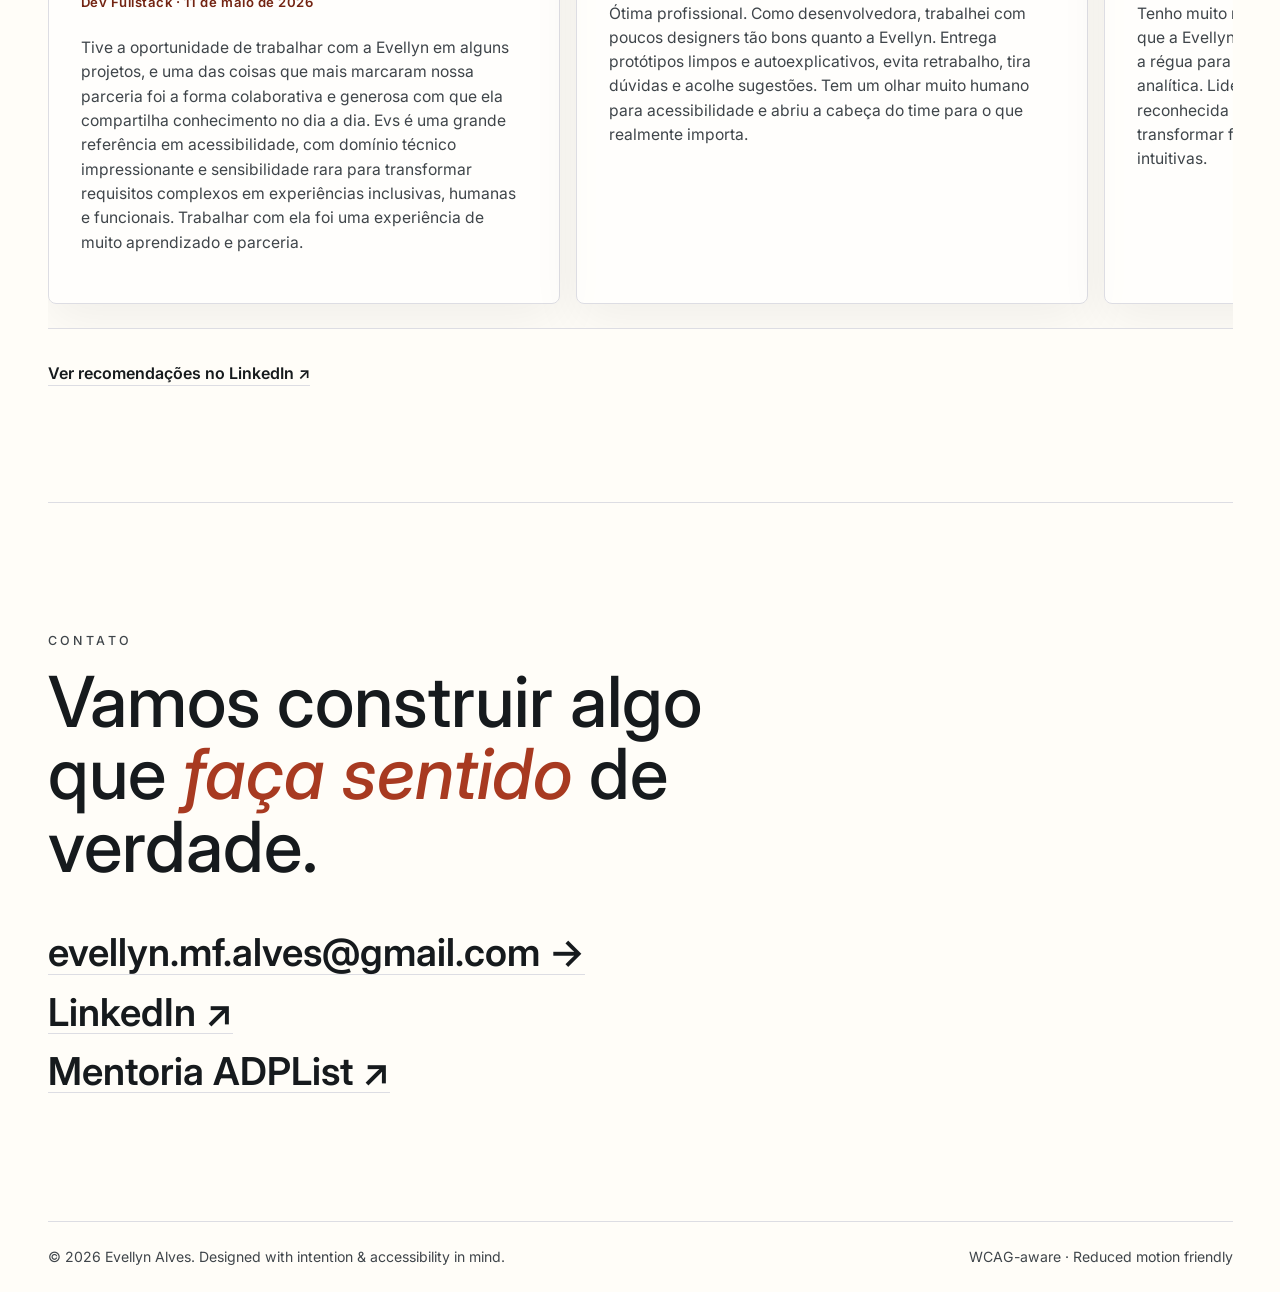
==== commit 2e183be2: "V1" ====
--- a/index.html
+++ b/index.html
@@ -15,6 +15,41 @@
       rel="stylesheet"
     >
     <link rel="stylesheet" href="styles.css">
+    <style>
+      .hero-layout {
+        display: flex;
+        align-items: center;
+        gap: 3rem;
+        margin-bottom: 2.2rem;
+      }
+
+      .hero-layout h1 {
+        margin-bottom: 0;
+        font-size: clamp(2rem, 4.5vw, 4.5rem);
+        flex: 1;
+      }
+
+      .hero-photo {
+        flex: 0 0 33.333%;
+        max-width: 33.333%;
+      }
+
+      .hero-photo img {
+        display: block;
+        width: 100%;
+        height: auto;
+      }
+
+      @media (max-width: 768px) {
+        .hero-layout {
+          flex-direction: column-reverse;
+        }
+        .hero-photo {
+          flex: 0 0 60%;
+          max-width: 60%;
+        }
+      }
+    </style>
   </head>
   <body>
     <a class="skip-link" href="#main">Pular para o conteúdo principal</a>
@@ -37,9 +72,14 @@
     <main id="main">
       <section class="hero" id="inicio" aria-labelledby="hero-title">
         <p class="kicker"><span aria-hidden="true"></span>Senior Product Designer · Rio de Janeiro</p>
-        <h1 id="hero-title">
-          Design estratégico para produtos <em>complexos</em> e <em>acessíveis</em>.
-        </h1>
+        <div class="hero-layout">
+          <h1 id="hero-title">
+            Design estratégico para produtos <em>complexos</em> e <em>acessíveis</em>.
+          </h1>
+          <div class="hero-photo">
+            <img src="photo.svg" alt="Evellyn Alves" aria-hidden="true">
+          </div>
+        </div>
         <p class="hero-copy">
           Mais de 5 anos liderando discovery, research e decisões de produto em jornadas
           críticas, do setor público à habitação social. Acessibilidade não é etapa final:
